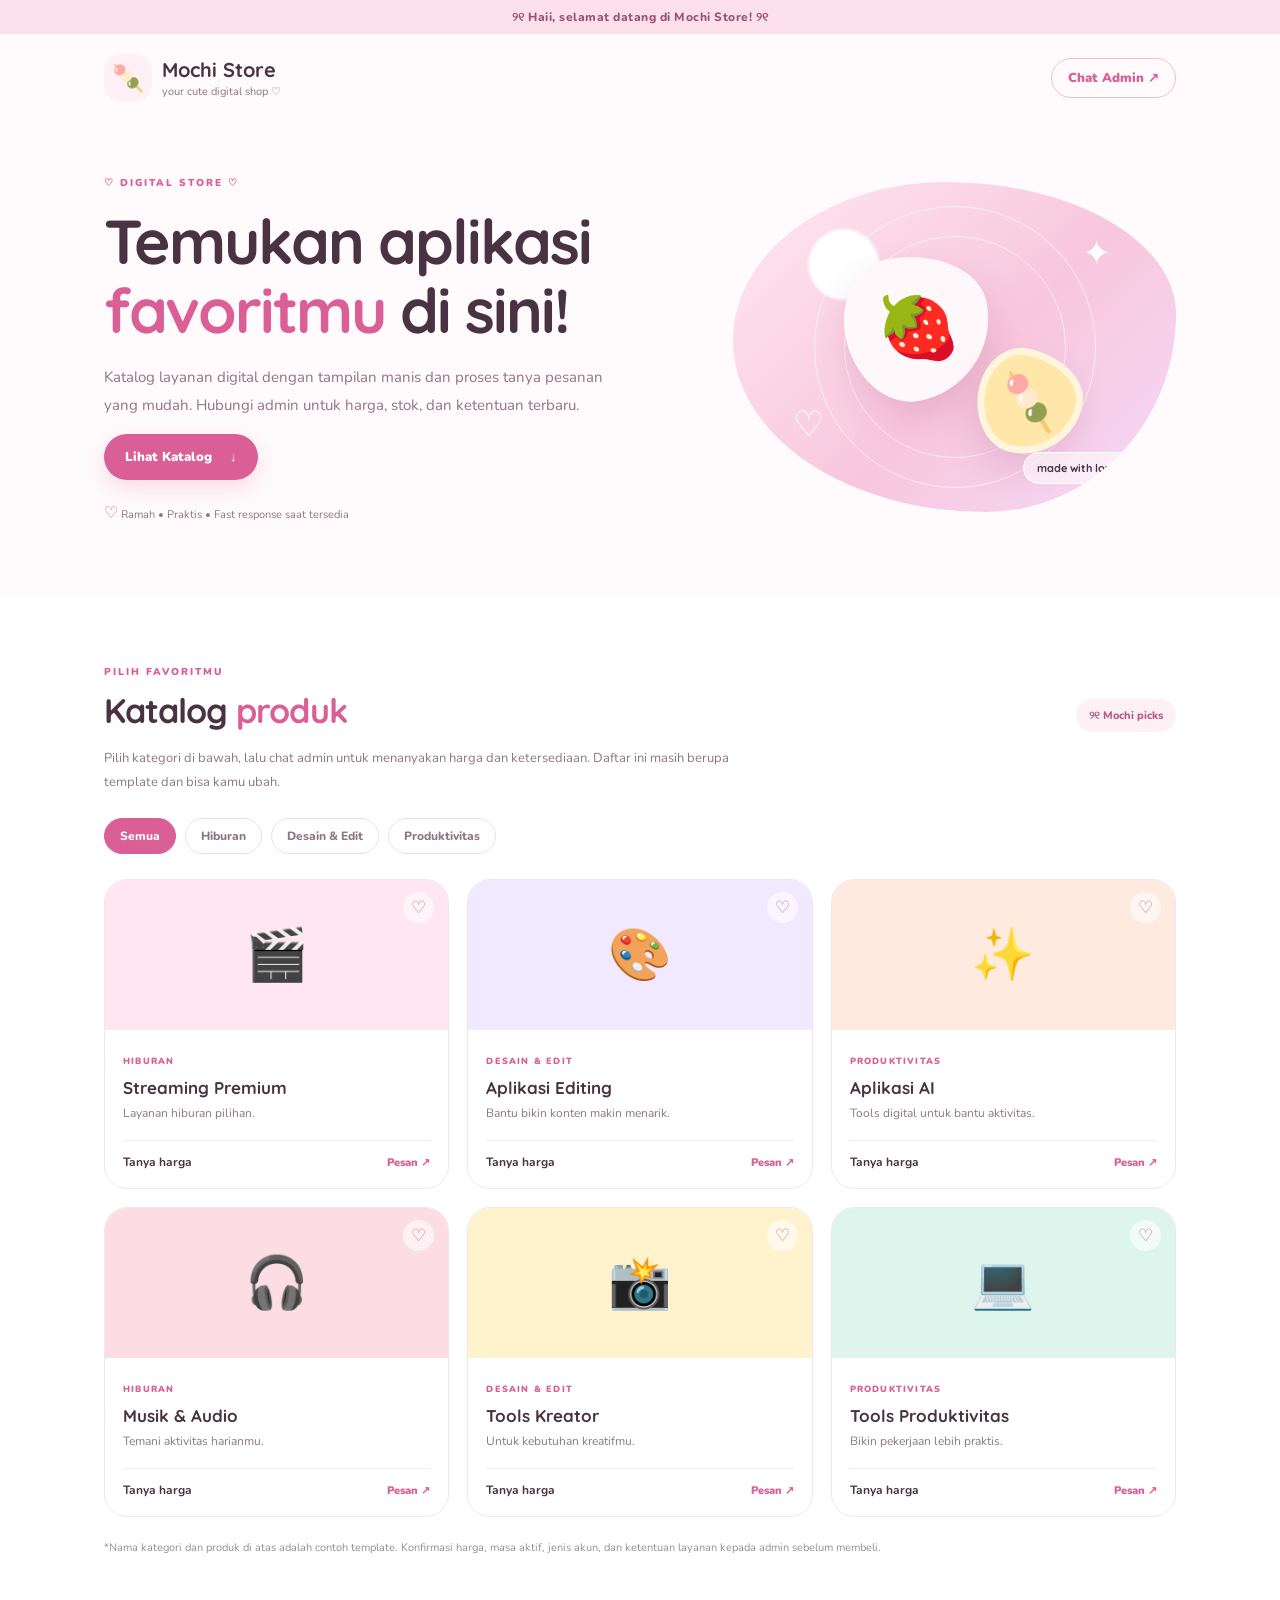
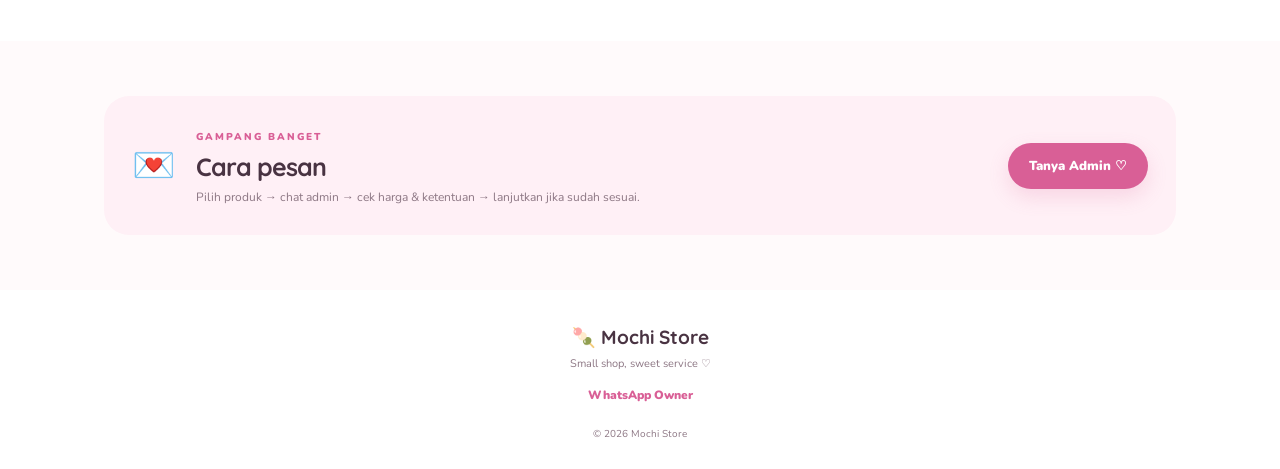
==== index.html @ 775b110b "Add files via upload" ====
<!doctype html>
<html lang="id">
<head>
  <meta charset="utf-8">
  <meta name="viewport" content="width=device-width, initial-scale=1">
  <meta name="theme-color" content="#fff0f6">
  <meta name="description" content="Mochi Store — katalog aplikasi premium dan layanan digital. Tanya admin untuk harga dan ketersediaan terbaru.">
  <title>Mochi Store ♡ Aplikasi Premium</title>
  <link rel="stylesheet" href="style.css">
</head>
<body>
  <div class="top-note">୨୧  Haii, selamat datang di Mochi Store! ୨୧</div>
  <header class="site-header">
    <a class="brand" href="#" aria-label="Mochi Store Beranda">
      <span class="brand-icon">🍡</span>
      <span><strong>Mochi Store</strong><small>your cute digital shop ♡</small></span>
    </a>
    <a class="header-chat" href="https://wa.me/6285154810966?text=Halo%20Mochi%20Store%2C%20aku%20mau%20tanya%20katalog%20aplikasi%20premium." target="_blank" rel="noopener">Chat Admin ↗</a>
  </header>

  <main>
    <section class="hero">
      <div class="hero-copy">
        <span class="eyebrow">♡ DIGITAL STORE ♡</span>
        <h1>Temukan aplikasi<br><em>favoritmu</em> di sini!</h1>
        <p>Katalog layanan digital dengan tampilan manis dan proses tanya pesanan yang mudah. Hubungi admin untuk harga, stok, dan ketentuan terbaru.</p>
        <a class="primary-btn" href="#katalog">Lihat Katalog <span>↓</span></a>
        <div class="tiny-trust"><span>♡</span> Ramah • Praktis • Fast response saat tersedia</div>
      </div>
      <div class="hero-art" aria-label="Ilustrasi dekoratif mochi">
        <div class="sparkle s1">✦</div><div class="sparkle s2">♡</div>
        <div class="mochi mochi-one">🍓</div><div class="mochi mochi-two">🍡</div>
        <div class="art-label">made with love ♡</div>
      </div>
    </section>

    <section class="section" id="katalog">
      <div class="section-heading">
        <div><span class="eyebrow">PILIH FAVORITMU</span><h2>Katalog <em>produk</em></h2></div>
        <span class="mini-pill">୨୧ Mochi picks</span>
      </div>
      <p class="section-intro">Pilih kategori di bawah, lalu chat admin untuk menanyakan harga dan ketersediaan. Daftar ini masih berupa template dan bisa kamu ubah.</p>
      <div class="filters" role="group" aria-label="Filter kategori">
        <button class="filter active" data-filter="semua">Semua</button>
        <button class="filter" data-filter="hiburan">Hiburan</button>
        <button class="filter" data-filter="desain">Desain & Edit</button>
        <button class="filter" data-filter="produktif">Produktivitas</button>
      </div>
      <div class="product-grid" id="product-grid">
        <article class="product-card" data-category="hiburan">
          <div class="product-art pink">🎬<span class="product-heart">♡</span></div>
          <div class="product-info"><span class="category">HIBURAN</span><h3>Streaming Premium</h3><p>Layanan hiburan pilihan.</p><div class="price-row"><strong>Tanya harga</strong><a class="order-link" data-product="Streaming Premium" href="#">Pesan ↗</a></div></div>
        </article>
        <article class="product-card" data-category="desain">
          <div class="product-art lilac">🎨<span class="product-heart">♡</span></div>
          <div class="product-info"><span class="category">DESAIN & EDIT</span><h3>Aplikasi Editing</h3><p>Bantu bikin konten makin menarik.</p><div class="price-row"><strong>Tanya harga</strong><a class="order-link" data-product="Aplikasi Editing" href="#">Pesan ↗</a></div></div>
        </article>
        <article class="product-card" data-category="produktif">
          <div class="product-art peach">✨<span class="product-heart">♡</span></div>
          <div class="product-info"><span class="category">PRODUKTIVITAS</span><h3>Aplikasi AI</h3><p>Tools digital untuk bantu aktivitas.</p><div class="price-row"><strong>Tanya harga</strong><a class="order-link" data-product="Aplikasi AI" href="#">Pesan ↗</a></div></div>
        </article>
        <article class="product-card" data-category="hiburan">
          <div class="product-art rose">🎧<span class="product-heart">♡</span></div>
          <div class="product-info"><span class="category">HIBURAN</span><h3>Musik & Audio</h3><p>Temani aktivitas harianmu.</p><div class="price-row"><strong>Tanya harga</strong><a class="order-link" data-product="Musik & Audio" href="#">Pesan ↗</a></div></div>
        </article>
        <article class="product-card" data-category="desain">
          <div class="product-art butter">📸<span class="product-heart">♡</span></div>
          <div class="product-info"><span class="category">DESAIN & EDIT</span><h3>Tools Kreator</h3><p>Untuk kebutuhan kreatifmu.</p><div class="price-row"><strong>Tanya harga</strong><a class="order-link" data-product="Tools Kreator" href="#">Pesan ↗</a></div></div>
        </article>
        <article class="product-card" data-category="produktif">
          <div class="product-art mint">💻<span class="product-heart">♡</span></div>
          <div class="product-info"><span class="category">PRODUKTIVITAS</span><h3>Tools Produktivitas</h3><p>Bikin pekerjaan lebih praktis.</p><div class="price-row"><strong>Tanya harga</strong><a class="order-link" data-product="Tools Produktivitas" href="#">Pesan ↗</a></div></div>
        </article>
      </div>
      <p class="disclaimer">*Nama kategori dan produk di atas adalah contoh template. Konfirmasi harga, masa aktif, jenis akun, dan ketentuan layanan kepada admin sebelum membeli.</p>
    </section>

    <section class="how">
      <div class="how-icon">💌</div>
      <div><span class="eyebrow">GAMPANG BANGET</span><h2>Cara pesan</h2><p>Pilih produk → chat admin → cek harga & ketentuan → lanjutkan jika sudah sesuai.</p></div>
      <a class="primary-btn" href="https://wa.me/6285154810966?text=Halo%20Mochi%20Store%2C%20boleh%20minta%20katalog%20dan%20harga%20terbaru%3F" target="_blank" rel="noopener">Tanya Admin ♡</a>
    </section>
  </main>

  <footer><div class="footer-brand">🍡 Mochi Store</div><p>Small shop, sweet service ♡</p><a href="https://wa.me/6285154810966" target="_blank" rel="noopener">WhatsApp Owner</a><small>© <span id="year"></span> Mochi Store</small></footer>
  <script src="script.js"></script>
</body>
</html>
---- style.css ----
@import url('https://fonts.googleapis.com/css2?family=Nunito:wght@400;500;600;700;800;900&family=Quicksand:wght@500;600;700&display=swap');
:root{--pink:#f5a9c8;--pink-dark:#d95f96;--pink-light:#fff0f6;--ink:#493342;--muted:#8d7784;--white:#fff;--line:#f4dce7}
*{box-sizing:border-box}html{scroll-behavior:smooth}body{margin:0;background:#fffafb;color:var(--ink);font-family:'Nunito',sans-serif}.top-note{text-align:center;background:#fbe0eb;color:#995275;padding:9px 12px;font-size:12px;font-weight:800;letter-spacing:.5px}.site-header{max-width:1120px;margin:auto;padding:20px 24px;display:flex;align-items:center;justify-content:space-between;gap:16px}.brand{display:flex;align-items:center;gap:10px;text-decoration:none;color:inherit}.brand-icon{display:grid;place-items:center;background:var(--pink-light);width:48px;height:48px;border-radius:17px;font-size:26px}.brand strong,.brand small{display:block}.brand strong{font-family:'Quicksand',sans-serif;font-size:20px;font-weight:700}.brand small{font-size:11px;color:var(--muted);margin-top:2px}.header-chat{color:var(--pink-dark);font-size:13px;font-weight:900;text-decoration:none;border:1px solid #f1bfd4;border-radius:999px;padding:10px 16px}.hero{max-width:1120px;margin:0 auto;padding:48px 24px 70px;display:grid;grid-template-columns:1.15fr .85fr;align-items:center;gap:30px}.eyebrow{font-size:10px;font-weight:900;letter-spacing:2px;color:var(--pink-dark)}h1,h2,h3,p{margin-top:0}h1{font-family:'Quicksand',sans-serif;font-size:clamp(38px,5vw,62px);line-height:1.12;letter-spacing:-2px;margin:15px 0 18px}h1 em,h2 em{font-style:normal;color:var(--pink-dark)}.hero-copy>p{max-width:520px;color:var(--muted);font-size:15px;line-height:1.85}.primary-btn{display:inline-flex;align-items:center;gap:18px;text-decoration:none;background:var(--pink-dark);color:white;font-weight:900;border-radius:999px;padding:14px 21px;box-shadow:0 8px 20px #d95f9630;font-size:13px}.tiny-trust{margin-top:22px;font-size:11px;color:var(--muted)}.tiny-trust span{color:var(--pink-dark);font-size:16px}.hero-art{min-height:330px;position:relative;border-radius:48% 52% 43% 57%/48% 40% 60% 52%;background:radial-gradient(circle at 25% 25%,#fff 0 8%,transparent 9%),linear-gradient(135deg,#ffe8f1,#f8c7dd 55%,#f4dafa);display:flex;align-items:center;justify-content:center;overflow:hidden}.hero-art:before,.hero-art:after{content:"";position:absolute;border:1px solid #fff9;border-radius:50%;width:280px;height:280px}.hero-art:after{width:220px;height:220px}.mochi{position:absolute;display:grid;place-items:center;border-radius:38% 62% 58% 42%/46% 42% 58% 54%;box-shadow:0 16px 35px #a64b7530;z-index:2}.mochi-one{width:145px;height:145px;background:#fff8fa;font-size:67px;transform:translate(-37px,-20px) rotate(-10deg)}.mochi-two{width:105px;height:105px;background:#ffe7a9;font-size:48px;transform:translate(75px,55px) rotate(12deg);border:7px solid #fff9}.sparkle{position:absolute;z-index:3;color:#fff;font-size:35px}.s1{top:48px;right:65px}.s2{bottom:64px;left:60px}.art-label{position:absolute;bottom:28px;right:32px;background:#fff9;border:1px solid #fff;border-radius:99px;padding:8px 13px;font-family:'Quicksand',sans-serif;font-size:11px;font-weight:700;z-index:4}.section{background:#fff;padding:65px max(24px,calc((100% - 1072px)/2)) 72px}.section-heading{display:flex;justify-content:space-between;align-items:end;gap:18px}.section-heading h2,.how h2{font-family:'Quicksand',sans-serif;font-size:34px;margin:8px 0 0;letter-spacing:-1px}.mini-pill{border-radius:999px;background:var(--pink-light);padding:9px 13px;color:#b45a83;font-size:11px;font-weight:800}.section-intro{max-width:630px;color:var(--muted);font-size:13px;line-height:1.8;margin:15px 0 24px}.filters{display:flex;flex-wrap:wrap;gap:9px;margin-bottom:25px}.filter{border:1px solid var(--line);background:white;color:var(--muted);border-radius:99px;padding:9px 15px;font-family:inherit;font-size:12px;font-weight:800;cursor:pointer}.filter.active,.filter:hover{background:var(--pink-dark);border-color:var(--pink-dark);color:white}.product-grid{display:grid;grid-template-columns:repeat(3,minmax(0,1fr));gap:18px}.product-card{border:1px solid #f3e5ec;border-radius:23px;overflow:hidden;background:#fff;transition:transform .2s,box-shadow .2s}.product-card:hover{transform:translateY(-4px);box-shadow:0 14px 30px #7b3d5710}.product-art{height:150px;display:grid;place-items:center;font-size:51px;position:relative}.pink{background:#ffe6f0}.lilac{background:#f0e9ff}.peach{background:#ffeadf}.rose{background:#fbdde3}.butter{background:#fff3ce}.mint{background:#def5ed}.product-heart{position:absolute;right:14px;top:12px;background:#fff9;border-radius:50%;width:31px;height:31px;display:grid;place-items:center;color:#c96b92;font-size:17px}.product-info{padding:18px}.category{font-size:9px;letter-spacing:1.2px;color:var(--pink-dark);font-weight:900}.product-info h3{font-family:'Quicksand',sans-serif;font-size:17px;margin:7px 0}.product-info p{font-size:12px;color:var(--muted);margin-bottom:17px;min-height:18px}.price-row{display:flex;align-items:center;justify-content:space-between;gap:8px;border-top:1px solid #f7eaf0;padding-top:13px}.price-row strong{font-size:12px}.order-link{font-size:11px;font-weight:900;text-decoration:none;color:var(--pink-dark)}.disclaimer{font-size:11px;color:#9c8b95;line-height:1.7;margin-top:22px}.how{max-width:1072px;margin:55px auto;padding:28px;border-radius:25px;background:#fff0f6;display:flex;align-items:center;gap:20px}.how-icon{font-size:35px;flex-shrink:0}.how h2{font-size:25px;margin:5px 0}.how p{font-size:12px;color:var(--muted);line-height:1.7;margin:0}.how .primary-btn{margin-left:auto;white-space:nowrap}footer{text-align:center;padding:35px 20px 28px;background:#fff;color:var(--muted)}.footer-brand{font-family:'Quicksand',sans-serif;color:var(--ink);font-weight:800;font-size:19px}footer p{font-size:11px;margin:7px 0 12px}footer a{color:var(--pink-dark);font-size:12px;font-weight:900;text-decoration:none}footer small{display:block;font-size:10px;margin-top:22px}@media(max-width:700px){.site-header{padding:15px 18px}.brand strong{font-size:17px}.hero{grid-template-columns:1fr;padding:35px 22px 48px;gap:25px}.hero-art{min-height:265px;max-width:440px;width:100%;margin:auto}.section{padding:48px 18px}.section-heading h2{font-size:29px}.mini-pill{display:none}.product-grid{grid-template-columns:repeat(2,minmax(0,1fr));gap:11px}.product-art{height:115px;font-size:42px}.product-info{padding:13px}.product-info h3{font-size:14px}.product-info p{font-size:11px;min-height:30px}.price-row{align-items:flex-start;flex-direction:column;gap:7px}.how{margin:30px 18px;padding:22px;flex-wrap:wrap}.how .primary-btn{margin:0}.hero-copy>p{font-size:14px}}@media(max-width:370px){.product-grid{grid-template-columns:1fr}.product-art{height:140px}.header-chat{padding:9px 11px;font-size:11px}}
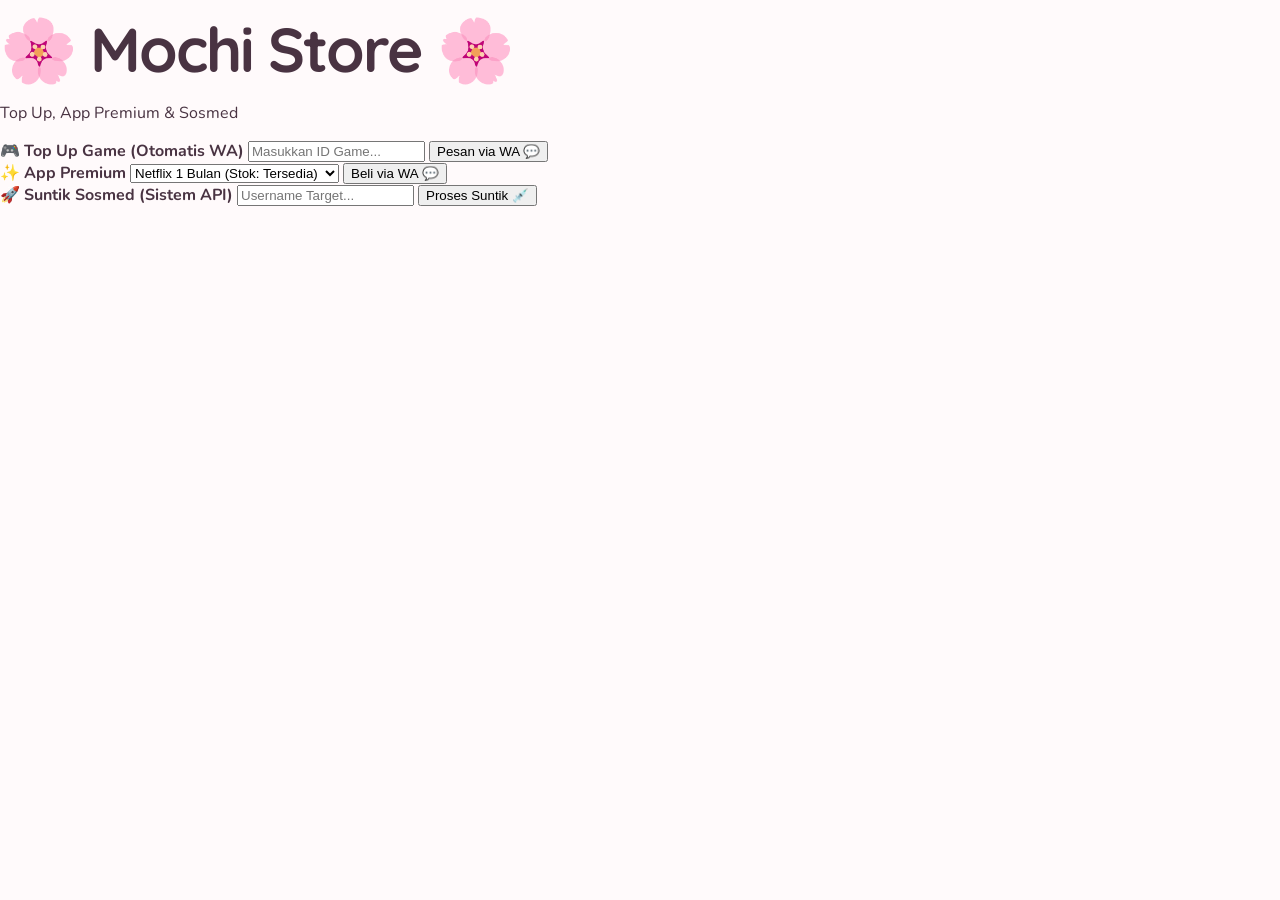
==== commit 9fbef13e: "Refactor HTML structure and update content" ====
--- a/index.html
+++ b/index.html
@@ -1,88 +1,37 @@
-<!doctype html>
+<!DOCTYPE html>
 <html lang="id">
 <head>
-  <meta charset="utf-8">
-  <meta name="viewport" content="width=device-width, initial-scale=1">
-  <meta name="theme-color" content="#fff0f6">
-  <meta name="description" content="Mochi Store — katalog aplikasi premium dan layanan digital. Tanya admin untuk harga dan ketersediaan terbaru.">
-  <title>Mochi Store ♡ Aplikasi Premium</title>
-  <link rel="stylesheet" href="style.css">
+    <meta charset="UTF-8">
+    <meta name="viewport" content="width=device-width, initial-scale=1.0">
+    <title>Mochi Store 🌸</title>
+    <link rel="stylesheet" href="style.css">
 </head>
 <body>
-  <div class="top-note">୨୧  Haii, selamat datang di Mochi Store! ୨୧</div>
-  <header class="site-header">
-    <a class="brand" href="#" aria-label="Mochi Store Beranda">
-      <span class="brand-icon">🍡</span>
-      <span><strong>Mochi Store</strong><small>your cute digital shop ♡</small></span>
-    </a>
-    <a class="header-chat" href="https://wa.me/6285154810966?text=Halo%20Mochi%20Store%2C%20aku%20mau%20tanya%20katalog%20aplikasi%20premium." target="_blank" rel="noopener">Chat Admin ↗</a>
-  </header>
-
-  <main>
-    <section class="hero">
-      <div class="hero-copy">
-        <span class="eyebrow">♡ DIGITAL STORE ♡</span>
-        <h1>Temukan aplikasi<br><em>favoritmu</em> di sini!</h1>
-        <p>Katalog layanan digital dengan tampilan manis dan proses tanya pesanan yang mudah. Hubungi admin untuk harga, stok, dan ketentuan terbaru.</p>
-        <a class="primary-btn" href="#katalog">Lihat Katalog <span>↓</span></a>
-        <div class="tiny-trust"><span>♡</span> Ramah • Praktis • Fast response saat tersedia</div>
-      </div>
-      <div class="hero-art" aria-label="Ilustrasi dekoratif mochi">
-        <div class="sparkle s1">✦</div><div class="sparkle s2">♡</div>
-        <div class="mochi mochi-one">🍓</div><div class="mochi mochi-two">🍡</div>
-        <div class="art-label">made with love ♡</div>
-      </div>
-    </section>
-
-    <section class="section" id="katalog">
-      <div class="section-heading">
-        <div><span class="eyebrow">PILIH FAVORITMU</span><h2>Katalog <em>produk</em></h2></div>
-        <span class="mini-pill">୨୧ Mochi picks</span>
-      </div>
-      <p class="section-intro">Pilih kategori di bawah, lalu chat admin untuk menanyakan harga dan ketersediaan. Daftar ini masih berupa template dan bisa kamu ubah.</p>
-      <div class="filters" role="group" aria-label="Filter kategori">
-        <button class="filter active" data-filter="semua">Semua</button>
-        <button class="filter" data-filter="hiburan">Hiburan</button>
-        <button class="filter" data-filter="desain">Desain & Edit</button>
-        <button class="filter" data-filter="produktif">Produktivitas</button>
-      </div>
-      <div class="product-grid" id="product-grid">
-        <article class="product-card" data-category="hiburan">
-          <div class="product-art pink">🎬<span class="product-heart">♡</span></div>
-          <div class="product-info"><span class="category">HIBURAN</span><h3>Streaming Premium</h3><p>Layanan hiburan pilihan.</p><div class="price-row"><strong>Tanya harga</strong><a class="order-link" data-product="Streaming Premium" href="#">Pesan ↗</a></div></div>
-        </article>
-        <article class="product-card" data-category="desain">
-          <div class="product-art lilac">🎨<span class="product-heart">♡</span></div>
-          <div class="product-info"><span class="category">DESAIN & EDIT</span><h3>Aplikasi Editing</h3><p>Bantu bikin konten makin menarik.</p><div class="price-row"><strong>Tanya harga</strong><a class="order-link" data-product="Aplikasi Editing" href="#">Pesan ↗</a></div></div>
-        </article>
-        <article class="product-card" data-category="produktif">
-          <div class="product-art peach">✨<span class="product-heart">♡</span></div>
-          <div class="product-info"><span class="category">PRODUKTIVITAS</span><h3>Aplikasi AI</h3><p>Tools digital untuk bantu aktivitas.</p><div class="price-row"><strong>Tanya harga</strong><a class="order-link" data-product="Aplikasi AI" href="#">Pesan ↗</a></div></div>
-        </article>
-        <article class="product-card" data-category="hiburan">
-          <div class="product-art rose">🎧<span class="product-heart">♡</span></div>
-          <div class="product-info"><span class="category">HIBURAN</span><h3>Musik & Audio</h3><p>Temani aktivitas harianmu.</p><div class="price-row"><strong>Tanya harga</strong><a class="order-link" data-product="Musik & Audio" href="#">Pesan ↗</a></div></div>
-        </article>
-        <article class="product-card" data-category="desain">
-          <div class="product-art butter">📸<span class="product-heart">♡</span></div>
-          <div class="product-info"><span class="category">DESAIN & EDIT</span><h3>Tools Kreator</h3><p>Untuk kebutuhan kreatifmu.</p><div class="price-row"><strong>Tanya harga</strong><a class="order-link" data-product="Tools Kreator" href="#">Pesan ↗</a></div></div>
-        </article>
-        <article class="product-card" data-category="produktif">
-          <div class="product-art mint">💻<span class="product-heart">♡</span></div>
-          <div class="product-info"><span class="category">PRODUKTIVITAS</span><h3>Tools Produktivitas</h3><p>Bikin pekerjaan lebih praktis.</p><div class="price-row"><strong>Tanya harga</strong><a class="order-link" data-product="Tools Produktivitas" href="#">Pesan ↗</a></div></div>
-        </article>
-      </div>
-      <p class="disclaimer">*Nama kategori dan produk di atas adalah contoh template. Konfirmasi harga, masa aktif, jenis akun, dan ketentuan layanan kepada admin sebelum membeli.</p>
-    </section>
-
-    <section class="how">
-      <div class="how-icon">💌</div>
-      <div><span class="eyebrow">GAMPANG BANGET</span><h2>Cara pesan</h2><p>Pilih produk → chat admin → cek harga & ketentuan → lanjutkan jika sudah sesuai.</p></div>
-      <a class="primary-btn" href="https://wa.me/6285154810966?text=Halo%20Mochi%20Store%2C%20boleh%20minta%20katalog%20dan%20harga%20terbaru%3F" target="_blank" rel="noopener">Tanya Admin ♡</a>
-    </section>
-  </main>
-
-  <footer><div class="footer-brand">🍡 Mochi Store</div><p>Small shop, sweet service ♡</p><a href="https://wa.me/6285154810966" target="_blank" rel="noopener">WhatsApp Owner</a><small>© <span id="year"></span> Mochi Store</small></footer>
-  <script src="script.js"></script>
+    <header>
+        <h1>🌸 Mochi Store 🌸</h1>
+        <p>Top Up, App Premium & Sosmed</p>
+    </header>
+    <div class="container">
+        <div class="card">
+            <b>🎮 Top Up Game (Otomatis WA)</b>
+            <input type="text" id="uid" placeholder="Masukkan ID Game...">
+            <button onclick="orderWA('topup')">Pesan via WA 💬</button>
+        </div>
+        <div class="card">
+            <b>✨ App Premium</b>
+            <select id="app">
+                <option value="Netflix">Netflix 1 Bulan (Stok: Tersedia)</option>
+                <option value="Spotify">Spotify 1 Bulan (Stok: Tersedia)</option>
+            </select>
+            <button onclick="orderWA('app')">Beli via WA 💬</button>
+        </div>
+        <div class="card">
+            <b>🚀 Suntik Sosmed (Sistem API)</b>
+            <input type="text" id="target" placeholder="Username Target...">
+            <button onclick="orderAPI()">Proses Suntik 💉</button>
+            <p id="status" style="color: #ff69b4; font-weight: bold; margin-top: 10px;"></p>
+        </div>
+    </div>
+    <script src="script.js"></script>
 </body>
 </html>
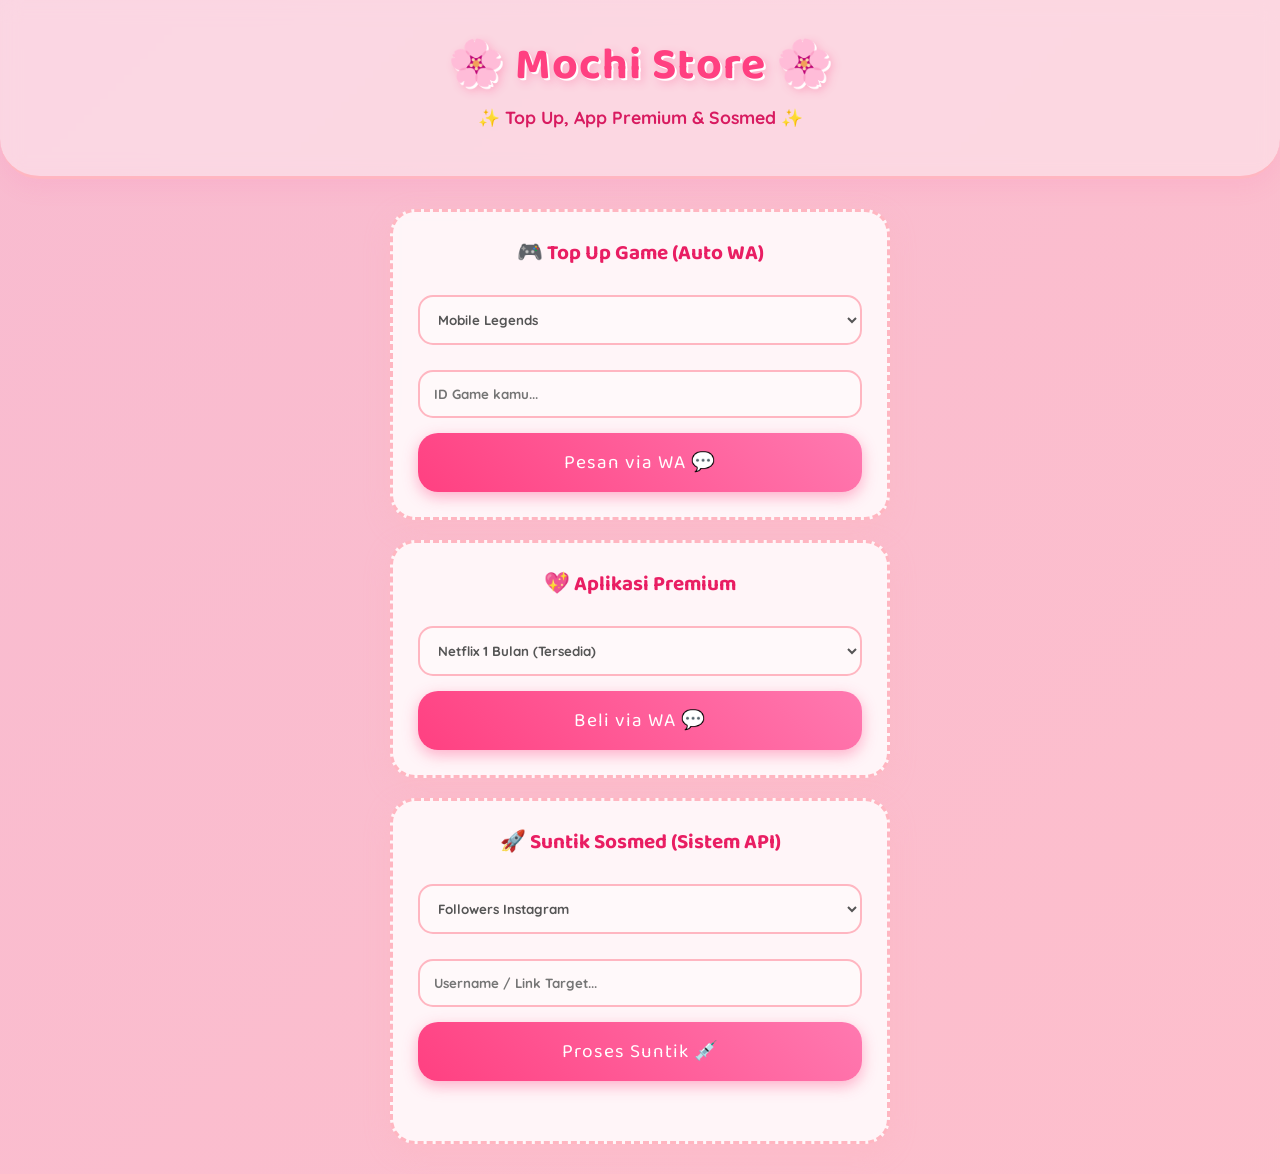
==== commit e99ffbf8: "Enhance index.html with new styles and content Updated text and improved styling for cards and heade" ====
--- a/index.html
+++ b/index.html
@@ -4,34 +4,235 @@
     <meta charset="UTF-8">
     <meta name="viewport" content="width=device-width, initial-scale=1.0">
     <title>Mochi Store 🌸</title>
-    <link rel="stylesheet" href="style.css">
+    
+    <!-- Mengimpor Font Lucu dari Google Fonts -->
+    <link href="https://fonts.googleapis.com/css2?family=Baloo+2:wght@600;800&family=Quicksand:wght@500;700&display=swap" rel="stylesheet">
+    
+    <style>
+        /* Animasi Latar Belakang Bergerak */
+        @keyframes gradientBG {
+            0% { background-position: 0% 50%; }
+            50% { background-position: 100% 50%; }
+            100% { background-position: 0% 50%; }
+        }
+
+        /* Animasi Muncul dari Bawah */
+        @keyframes fadeInUp {
+            from { opacity: 0; transform: translateY(30px); }
+            to { opacity: 1; transform: translateY(0); }
+        }
+
+        /* Animasi Mengapung Halus */
+        @keyframes float {
+            0% { transform: translateY(0px); }
+            50% { transform: translateY(-8px); }
+            100% { transform: translateY(0px); }
+        }
+
+        body {
+            font-family: 'Quicksand', sans-serif;
+            margin: 0;
+            padding: 0;
+            background: linear-gradient(-45deg, #ffe5ec, #ffb6c1, #ffc0cb, #f8bbd0);
+            background-size: 400% 400%;
+            animation: gradientBG 10s ease infinite; /* Efek Latar Bergerak */
+            color: #5d4037;
+        }
+
+        header {
+            background: rgba(255, 255, 255, 0.4);
+            backdrop-filter: blur(10px);
+            padding: 30px 20px;
+            text-align: center;
+            border-bottom-left-radius: 40px;
+            border-bottom-right-radius: 40px;
+            box-shadow: 0 10px 20px rgba(255, 105, 180, 0.1);
+            border-bottom: 3px solid #ffb6c1;
+            animation: fadeInUp 0.8s ease-out;
+        }
+
+        header h1 {
+            font-family: 'Baloo 2', cursive;
+            color: #ff4081;
+            margin: 0;
+            font-size: 2.8em;
+            text-shadow: 2px 2px 0px #fff, 4px 4px 10px rgba(255, 64, 129, 0.3);
+            letter-spacing: 1px;
+        }
+
+        header p {
+            margin-top: 5px;
+            font-weight: 700;
+            color: #d81b60;
+            font-size: 1.1em;
+        }
+
+        .container {
+            max-width: 500px;
+            margin: 30px auto;
+            padding: 0 20px;
+        }
+
+        .card {
+            background: rgba(255, 255, 255, 0.85);
+            backdrop-filter: blur(5px);
+            padding: 25px;
+            margin-bottom: 20px;
+            border-radius: 25px;
+            box-shadow: 0 8px 25px rgba(255, 182, 193, 0.4);
+            border: 3px dashed #ffb6c1;
+            animation: fadeInUp 0.8s ease-out forwards, float 4s ease-in-out infinite;
+            opacity: 0; /* Untuk animasi awal */
+        }
+
+        /* Mengatur jeda animasi agar kotak muncul bergantian */
+        .card:nth-child(1) { animation-delay: 0.2s, 0s; }
+        .card:nth-child(2) { animation-delay: 0.4s, 1s; }
+        .card:nth-child(3) { animation-delay: 0.6s, 2s; }
+
+        .card b {
+            font-family: 'Baloo 2', cursive;
+            font-size: 1.3em;
+            color: #e91e63;
+            display: block;
+            margin-bottom: 15px;
+            text-align: center;
+        }
+
+        input, select {
+            width: 100%;
+            padding: 14px;
+            margin: 10px 0 15px;
+            border-radius: 15px;
+            border: 2px solid #ffb6c1;
+            box-sizing: border-box;
+            outline: none;
+            font-family: 'Quicksand', sans-serif;
+            font-weight: 700;
+            color: #555;
+            background: #fff9fa;
+            transition: all 0.3s;
+        }
+
+        input:focus, select:focus {
+            border-color: #ff4081;
+            background: #fff;
+            box-shadow: 0 0 10px rgba(255, 64, 129, 0.2);
+        }
+
+        button {
+            width: 100%;
+            background: linear-gradient(45deg, #ff4081, #ff79b0);
+            color: white;
+            padding: 14px;
+            border: none;
+            border-radius: 20px;
+            cursor: pointer;
+            font-family: 'Baloo 2', cursive;
+            font-size: 1.2em;
+            letter-spacing: 1px;
+            box-shadow: 0 5px 15px rgba(255, 64, 129, 0.4);
+            transition: all 0.3s cubic-bezier(0.25, 0.8, 0.25, 1);
+        }
+
+        button:hover {
+            transform: scale(1.05) translateY(-3px);
+            box-shadow: 0 8px 20px rgba(255, 64, 129, 0.6);
+        }
+
+        button:active {
+            transform: scale(0.95);
+        }
+
+        .status-text {
+            text-align: center;
+            color: #d81b60;
+            font-weight: bold;
+            margin-top: 15px;
+            min-height: 20px;
+        }
+    </style>
 </head>
 <body>
+
     <header>
         <h1>🌸 Mochi Store 🌸</h1>
-        <p>Top Up, App Premium & Sosmed</p>
+        <p>✨ Top Up, App Premium & Sosmed ✨</p>
     </header>
+
     <div class="container">
+        <!-- Card Top Up -->
         <div class="card">
-            <b>🎮 Top Up Game (Otomatis WA)</b>
-            <input type="text" id="uid" placeholder="Masukkan ID Game...">
+            <b>🎮 Top Up Game (Auto WA)</b>
+            <select id="game">
+                <option value="Mobile Legends">Mobile Legends</option>
+                <option value="Free Fire">Free Fire</option>
+            </select>
+            <input type="text" id="uid" placeholder="ID Game kamu...">
             <button onclick="orderWA('topup')">Pesan via WA 💬</button>
         </div>
+
+        <!-- Card App Premium -->
         <div class="card">
-            <b>✨ App Premium</b>
+            <b>💖 Aplikasi Premium</b>
             <select id="app">
-                <option value="Netflix">Netflix 1 Bulan (Stok: Tersedia)</option>
-                <option value="Spotify">Spotify 1 Bulan (Stok: Tersedia)</option>
+                <option value="Netflix 1 Bulan">Netflix 1 Bulan (Tersedia)</option>
+                <option value="Spotify 1 Bulan">Spotify 1 Bulan (Tersedia)</option>
+                <option value="Canva Pro 1 Tahun">Canva Pro 1 Tahun (Tersedia)</option>
             </select>
             <button onclick="orderWA('app')">Beli via WA 💬</button>
         </div>
+
+        <!-- Card Suntik Sosmed -->
         <div class="card">
             <b>🚀 Suntik Sosmed (Sistem API)</b>
-            <input type="text" id="target" placeholder="Username Target...">
+            <select id="sosmed">
+                <option value="Followers IG">Followers Instagram</option>
+                <option value="Views TikTok">Views TikTok</option>
+            </select>
+            <input type="text" id="target" placeholder="Username / Link Target...">
             <button onclick="orderAPI()">Proses Suntik 💉</button>
-            <p id="status" style="color: #ff69b4; font-weight: bold; margin-top: 10px;"></p>
+            <div id="status" class="status-text"></div>
         </div>
     </div>
-    <script src="script.js"></script>
+
+    <script>
+        const waNumber = "6281234567890"; // Ganti dengan nomor WhatsApp kamu
+        
+        function orderWA(type) {
+            let text = "";
+            if (type === 'topup') {
+                const game = document.getElementById('game').value;
+                const uid = document.getElementById('uid').value;
+                if(!uid) return alert("Hayo, ID Game-nya jangan lupa diisi ya! 🌸");
+                text = `Halo Mochi Store! 🌸%0A%0AAku mau order Top Up nih:%0A🎮 Game: ${game}%0A🆔 ID: ${uid}%0A%0AMinta list harga dan qrisnya ya kak! ✨`;
+            } else if (type === 'app') {
+                const app = document.getElementById('app').value;
+                text = `Halo Mochi Store! 🌸%0A%0AAku mau order Aplikasi Premium:%0A💖 App: ${app}%0A%0AMinta nomer dana atau qrisnya ya kak! ✨`;
+            }
+                
+            window.open(`https://wa.me/${waNumber}?text=${text}`, '_blank');
+        }
+
+        function orderAPI() {
+            const target = document.getElementById('target').value;
+            const sosmed = document.getElementById('sosmed').value;
+            const statusText = document.getElementById('status');
+            
+            if(!target) {
+                statusText.innerText = "❌ Username target belum diisi kak!";
+                return;
+            }
+            
+            statusText.innerText = "⏳ Sedang menghubungi server Mochi...";
+            statusText.style.color = "#ff9800"; // Warna oranye saat loading
+            
+            // Simulasi proses API (Ganti bagian ini dengan Fetch API backend Node.js kamu nantinya)
+            setTimeout(() => {
+                statusText.innerText = `✅ Berhasil! ${sosmed} sedang diproses.`;
+                statusText.style.color = "#e91e63"; // Kembali ke pink pekat
+            }, 2000);
+        }
+    </script>
 </body>
 </html>
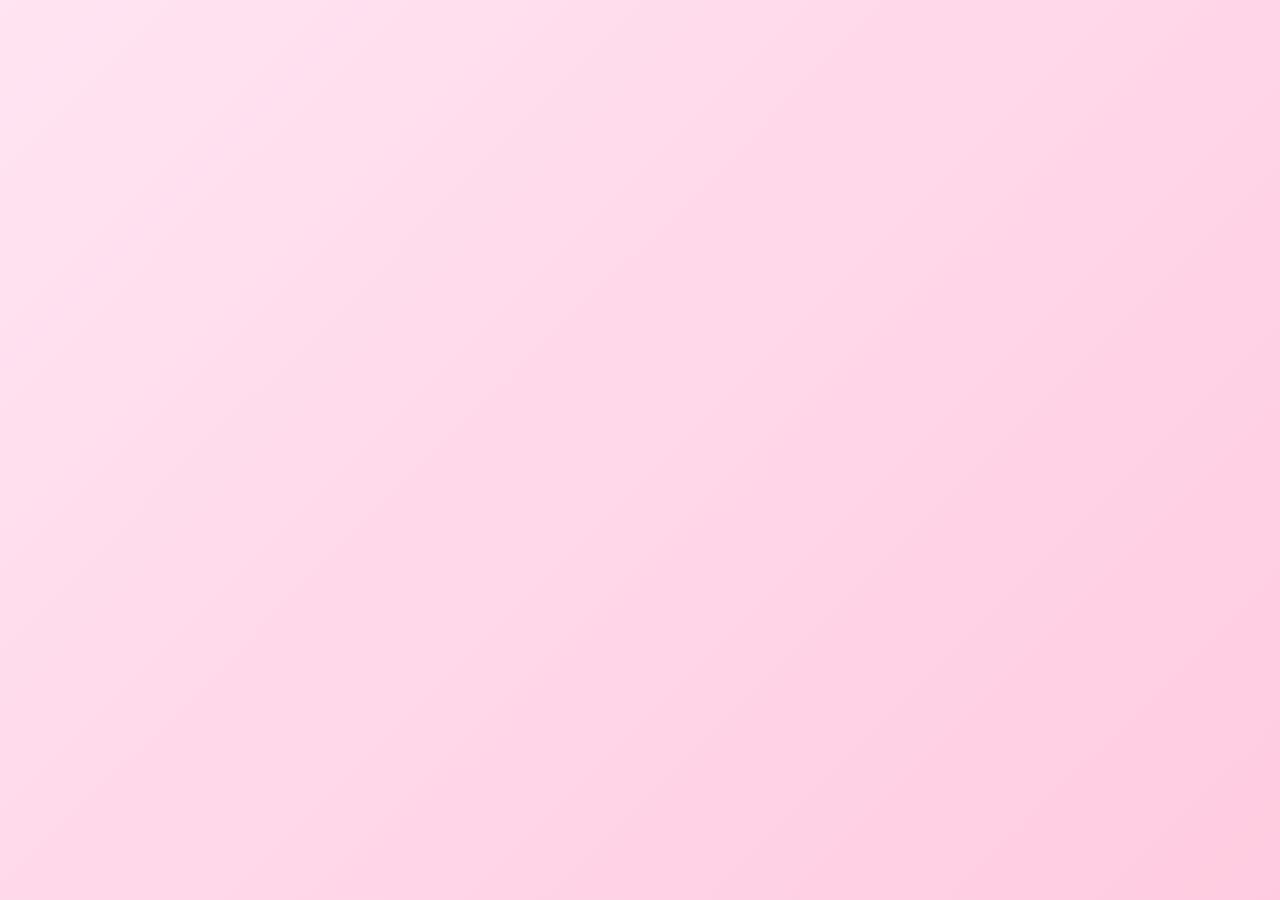
==== commit e580a3b5: "Refactor index.html for improved styling and structure Updated the title and font styles, adjusted b" ====
--- a/index.html
+++ b/index.html
@@ -3,236 +3,39 @@
 <head>
     <meta charset="UTF-8">
     <meta name="viewport" content="width=device-width, initial-scale=1.0">
-    <title>Mochi Store 🌸</title>
-    
-    <!-- Mengimpor Font Lucu dari Google Fonts -->
-    <link href="https://fonts.googleapis.com/css2?family=Baloo+2:wght@600;800&family=Quicksand:wght@500;700&display=swap" rel="stylesheet">
-    
+    <title>Mochi Store - Aplikasi Premium</title>
+    <link href="https://fonts.googleapis.com/css2?family=Nunito:wght@400;600;700;800&display=swap" rel="stylesheet">
     <style>
-        /* Animasi Latar Belakang Bergerak */
-        @keyframes gradientBG {
-            0% { background-position: 0% 50%; }
-            50% { background-position: 100% 50%; }
-            100% { background-position: 0% 50%; }
-        }
-
-        /* Animasi Muncul dari Bawah */
-        @keyframes fadeInUp {
-            from { opacity: 0; transform: translateY(30px); }
-            to { opacity: 1; transform: translateY(0); }
-        }
-
-        /* Animasi Mengapung Halus */
-        @keyframes float {
-            0% { transform: translateY(0px); }
-            50% { transform: translateY(-8px); }
-            100% { transform: translateY(0px); }
+        :root {
+            --pink-bg: #ffe4f2;
+            --pink-soft: #fff0f7;
+            --pink-primary: #ff6eb4;
+            --pink-dark: #d81b60;
+            --text-main: #5c3a46;
+            --white: #ffffff;
         }
 
         body {
-            font-family: 'Quicksand', sans-serif;
+            font-family: 'Nunito', sans-serif;
             margin: 0;
             padding: 0;
-            background: linear-gradient(-45deg, #ffe5ec, #ffb6c1, #ffc0cb, #f8bbd0);
-            background-size: 400% 400%;
-            animation: gradientBG 10s ease infinite; /* Efek Latar Bergerak */
-            color: #5d4037;
+            background: linear-gradient(135deg, var(--pink-bg) 0%, #ffcbe0 100%);
+            color: var(--text-main);
+            min-height: 100vh;
         }
 
-        header {
-            background: rgba(255, 255, 255, 0.4);
+        /* NAVBAR */
+        nav {
+            display: flex;
+            justify-content: space-between;
+            align-items: center;
+            padding: 15px 40px;
+            background: rgba(255, 255, 255, 0.7);
             backdrop-filter: blur(10px);
-            padding: 30px 20px;
-            text-align: center;
-            border-bottom-left-radius: 40px;
-            border-bottom-right-radius: 40px;
-            box-shadow: 0 10px 20px rgba(255, 105, 180, 0.1);
-            border-bottom: 3px solid #ffb6c1;
-            animation: fadeInUp 0.8s ease-out;
+            position: sticky;
+            top: 0;
+            z-index: 100;
+            box-shadow: 0 4px 15px rgba(255, 110, 180, 0.1);
         }
-
-        header h1 {
-            font-family: 'Baloo 2', cursive;
-            color: #ff4081;
-            margin: 0;
-            font-size: 2.8em;
-            text-shadow: 2px 2px 0px #fff, 4px 4px 10px rgba(255, 64, 129, 0.3);
-            letter-spacing: 1px;
-        }
-
-        header p {
-            margin-top: 5px;
-            font-weight: 700;
-            color: #d81b60;
-            font-size: 1.1em;
-        }
-
-        .container {
-            max-width: 500px;
-            margin: 30px auto;
-            padding: 0 20px;
-        }
-
-        .card {
-            background: rgba(255, 255, 255, 0.85);
-            backdrop-filter: blur(5px);
-            padding: 25px;
-            margin-bottom: 20px;
-            border-radius: 25px;
-            box-shadow: 0 8px 25px rgba(255, 182, 193, 0.4);
-            border: 3px dashed #ffb6c1;
-            animation: fadeInUp 0.8s ease-out forwards, float 4s ease-in-out infinite;
-            opacity: 0; /* Untuk animasi awal */
-        }
-
-        /* Mengatur jeda animasi agar kotak muncul bergantian */
-        .card:nth-child(1) { animation-delay: 0.2s, 0s; }
-        .card:nth-child(2) { animation-delay: 0.4s, 1s; }
-        .card:nth-child(3) { animation-delay: 0.6s, 2s; }
-
-        .card b {
-            font-family: 'Baloo 2', cursive;
-            font-size: 1.3em;
-            color: #e91e63;
-            display: block;
-            margin-bottom: 15px;
-            text-align: center;
-        }
-
-        input, select {
-            width: 100%;
-            padding: 14px;
-            margin: 10px 0 15px;
-            border-radius: 15px;
-            border: 2px solid #ffb6c1;
-            box-sizing: border-box;
-            outline: none;
-            font-family: 'Quicksand', sans-serif;
-            font-weight: 700;
-            color: #555;
-            background: #fff9fa;
-            transition: all 0.3s;
-        }
-
-        input:focus, select:focus {
-            border-color: #ff4081;
-            background: #fff;
-            box-shadow: 0 0 10px rgba(255, 64, 129, 0.2);
-        }
-
-        button {
-            width: 100%;
-            background: linear-gradient(45deg, #ff4081, #ff79b0);
-            color: white;
-            padding: 14px;
-            border: none;
-            border-radius: 20px;
-            cursor: pointer;
-            font-family: 'Baloo 2', cursive;
-            font-size: 1.2em;
-            letter-spacing: 1px;
-            box-shadow: 0 5px 15px rgba(255, 64, 129, 0.4);
-            transition: all 0.3s cubic-bezier(0.25, 0.8, 0.25, 1);
-        }
-
-        button:hover {
-            transform: scale(1.05) translateY(-3px);
-            box-shadow: 0 8px 20px rgba(255, 64, 129, 0.6);
-        }
-
-        button:active {
-            transform: scale(0.95);
-        }
-
-        .status-text {
-            text-align: center;
-            color: #d81b60;
-            font-weight: bold;
-            margin-top: 15px;
-            min-height: 20px;
-        }
-    </style>
-</head>
-<body>
-
-    <header>
-        <h1>🌸 Mochi Store 🌸</h1>
-        <p>✨ Top Up, App Premium & Sosmed ✨</p>
-    </header>
-
-    <div class="container">
-        <!-- Card Top Up -->
-        <div class="card">
-            <b>🎮 Top Up Game (Auto WA)</b>
-            <select id="game">
-                <option value="Mobile Legends">Mobile Legends</option>
-                <option value="Free Fire">Free Fire</option>
-            </select>
-            <input type="text" id="uid" placeholder="ID Game kamu...">
-            <button onclick="orderWA('topup')">Pesan via WA 💬</button>
-        </div>
-
-        <!-- Card App Premium -->
-        <div class="card">
-            <b>💖 Aplikasi Premium</b>
-            <select id="app">
-                <option value="Netflix 1 Bulan">Netflix 1 Bulan (Tersedia)</option>
-                <option value="Spotify 1 Bulan">Spotify 1 Bulan (Tersedia)</option>
-                <option value="Canva Pro 1 Tahun">Canva Pro 1 Tahun (Tersedia)</option>
-            </select>
-            <button onclick="orderWA('app')">Beli via WA 💬</button>
-        </div>
-
-        <!-- Card Suntik Sosmed -->
-        <div class="card">
-            <b>🚀 Suntik Sosmed (Sistem API)</b>
-            <select id="sosmed">
-                <option value="Followers IG">Followers Instagram</option>
-                <option value="Views TikTok">Views TikTok</option>
-            </select>
-            <input type="text" id="target" placeholder="Username / Link Target...">
-            <button onclick="orderAPI()">Proses Suntik 💉</button>
-            <div id="status" class="status-text"></div>
-        </div>
-    </div>
-
-    <script>
-        const waNumber = "6281234567890"; // Ganti dengan nomor WhatsApp kamu
-        
-        function orderWA(type) {
-            let text = "";
-            if (type === 'topup') {
-                const game = document.getElementById('game').value;
-                const uid = document.getElementById('uid').value;
-                if(!uid) return alert("Hayo, ID Game-nya jangan lupa diisi ya! 🌸");
-                text = `Halo Mochi Store! 🌸%0A%0AAku mau order Top Up nih:%0A🎮 Game: ${game}%0A🆔 ID: ${uid}%0A%0AMinta list harga dan qrisnya ya kak! ✨`;
-            } else if (type === 'app') {
-                const app = document.getElementById('app').value;
-                text = `Halo Mochi Store! 🌸%0A%0AAku mau order Aplikasi Premium:%0A💖 App: ${app}%0A%0AMinta nomer dana atau qrisnya ya kak! ✨`;
-            }
-                
-            window.open(`https://wa.me/${waNumber}?text=${text}`, '_blank');
-        }
-
-        function orderAPI() {
-            const target = document.getElementById('target').value;
-            const sosmed = document.getElementById('sosmed').value;
-            const statusText = document.getElementById('status');
-            
-            if(!target) {
-                statusText.innerText = "❌ Username target belum diisi kak!";
-                return;
-            }
-            
-            statusText.innerText = "⏳ Sedang menghubungi server Mochi...";
-            statusText.style.color = "#ff9800"; // Warna oranye saat loading
-            
-            // Simulasi proses API (Ganti bagian ini dengan Fetch API backend Node.js kamu nantinya)
-            setTimeout(() => {
-                statusText.innerText = `✅ Berhasil! ${sosmed} sedang diproses.`;
-                statusText.style.color = "#e91e63"; // Kembali ke pink pekat
-            }, 2000);
-        }
-    </script>
-</body>
-</html>
+        .logo { font-size: 1.5em; font-weight: 800; color: var(--pink-primary); display: flex; align-items: center; gap: 8px; }
+        .nav-links { display: flex; gap: 20px;
